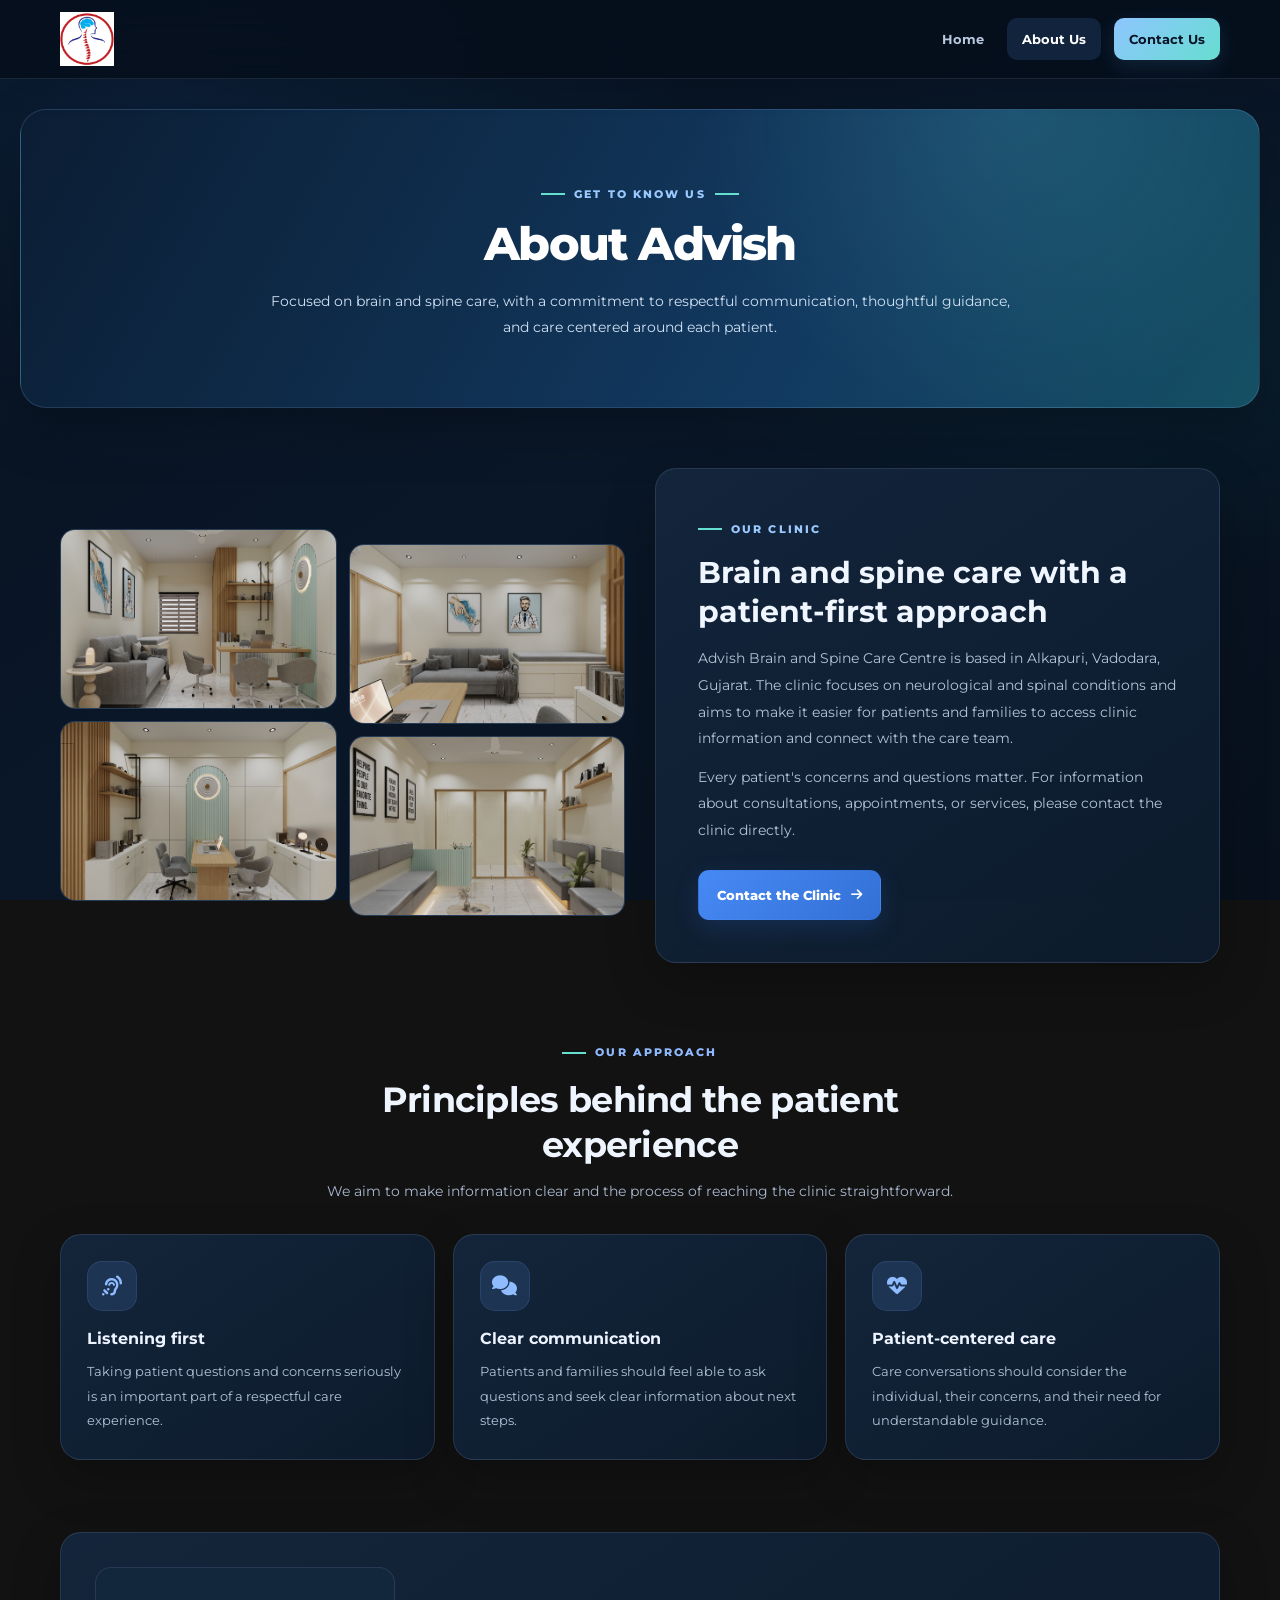
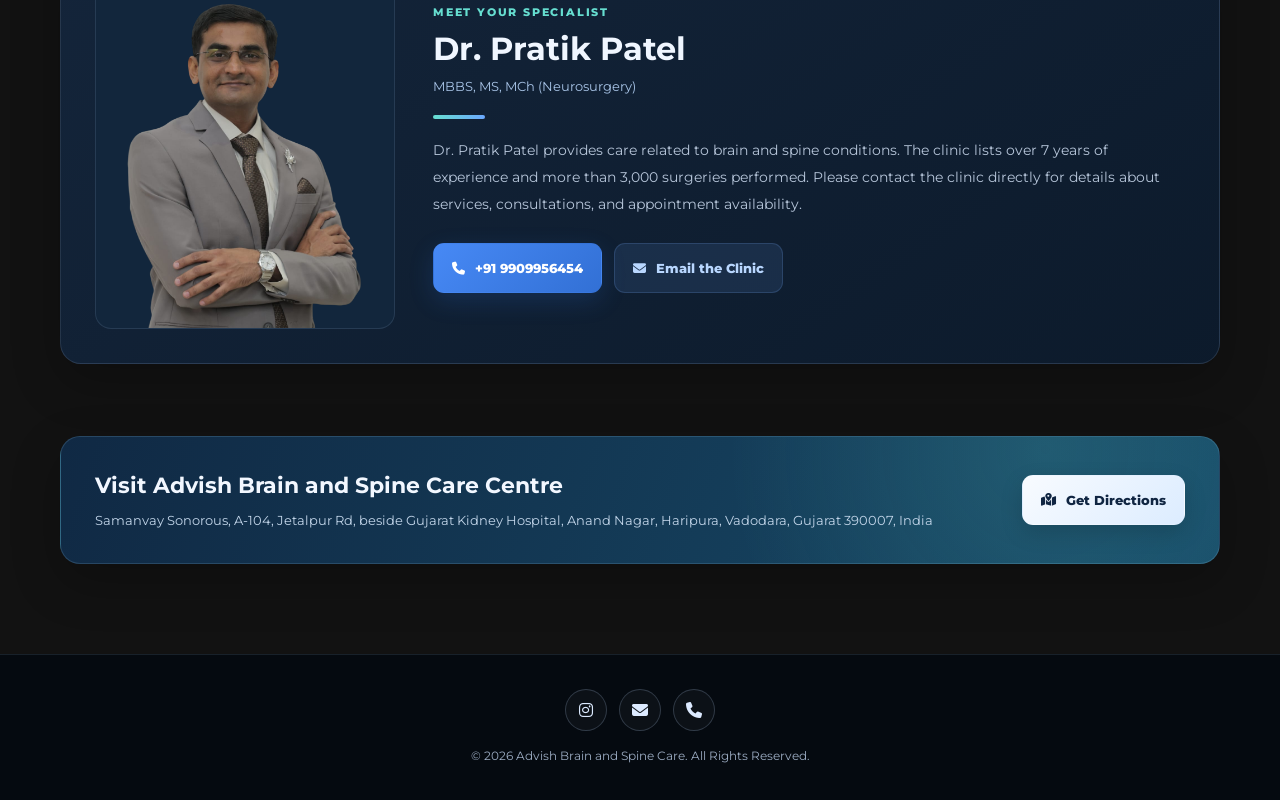
==== about.html @ a3ae3221 "style.css updated name to style1.css to prevent overlapping from the older file" ====
<!DOCTYPE html>
<html lang="en">
<head>
<meta charset="UTF-8">
<meta name="viewport" content="width=device-width, initial-scale=1.0">
<link rel="stylesheet" href="style1.css">
<link href="https://fonts.googleapis.com/css2?family=Montserrat:wght@400;500;600;700;800&display=swap" rel="stylesheet">
<link rel="stylesheet" href="https://cdnjs.cloudflare.com/ajax/libs/font-awesome/6.5.0/css/all.min.css">
<meta name="description" content="Learn about Advish Brain and Spine Care Centre and Dr. Pratik Patel in Vadodara, Gujarat.">
<title>About Us | Advish Brain and Spine Care</title>
</head>
<body>
<nav class="navbar" aria-label="Main navigation">
    <a class="logo" href="index.html" aria-label="Advish home"><img src="advish_logo.jpg" alt="Advish Brain and Spine Care logo"></a>
    <ul class="nav-links"><li><a href="index.html">Home</a></li><li><a class="active" href="about.html">About Us</a></li><li><a class="nav-cta" href="contact.html">Contact Us</a></li></ul>
</nav>
<main>
<header class="page-hero">
    <span class="eyebrow">Get to know us</span>
    <h1>About Advish</h1>
    <p>Focused on brain and spine care, with a commitment to respectful communication, thoughtful guidance, and care centered around each patient.</p>
</header>

<section class="section">
    <div class="container about-split">
        <div class="image-grid" aria-label="Photographs of the clinic">
            <div class="img-box"><img src="1.jpeg" alt="Clinic waiting area" loading="lazy"></div>
            <div class="img-box"><img src="2.jpeg" alt="Clinic consultation area" loading="lazy"></div>
            <div class="img-box"><img src="3.jpeg" alt="Clinic interior" loading="lazy"></div>
            <div class="img-box"><img src="4.jpeg" alt="Clinic hallway" loading="lazy"></div>
        </div>
        <article class="about-card">
            <span class="eyebrow">Our clinic</span>
            <h2>Brain and spine care with a patient-first approach</h2>
            <p>Advish Brain and Spine Care Centre is based in Alkapuri, Vadodara, Gujarat. The clinic focuses on neurological and spinal conditions and aims to make it easier for patients and families to access clinic information and connect with the care team.</p>
            <p style="margin-top:12px">Every patient's concerns and questions matter. For information about consultations, appointments, or services, please contact the clinic directly.</p>
            <div class="contact-actions"><a class="button button-blue" href="contact.html">Contact the Clinic <i class="fa-solid fa-arrow-right" aria-hidden="true"></i></a></div>
        </article>
    </div>
</section>

<section class="section">
    <div class="container">
        <div class="section-heading">
            <span class="eyebrow">Our approach</span>
            <h2>Principles behind the patient experience</h2>
            <p>We aim to make information clear and the process of reaching the clinic straightforward.</p>
        </div>
        <div class="value-grid">
            <article class="value-card"><div class="degree-icon"><i class="fa-solid fa-ear-listen" aria-hidden="true"></i></div><h3>Listening first</h3><p>Taking patient questions and concerns seriously is an important part of a respectful care experience.</p></article>
            <article class="value-card"><div class="degree-icon"><i class="fa-solid fa-comments" aria-hidden="true"></i></div><h3>Clear communication</h3><p>Patients and families should feel able to ask questions and seek clear information about next steps.</p></article>
            <article class="value-card"><div class="degree-icon"><i class="fa-solid fa-heart-pulse" aria-hidden="true"></i></div><h3>Patient-centered care</h3><p>Care conversations should consider the individual, their concerns, and their need for understandable guidance.</p></article>
        </div>
    </div>
</section>

<section class="section">
    <div class="container doctor-card">
        <div class="doctor-photo"><img src="Pratik2.png" alt="Dr. Pratik Patel" loading="lazy"></div>
        <div class="doctor-info">
            <p class="doctor-tag">Meet your specialist</p>
            <h2>Dr. Pratik Patel</h2>
            <p class="doctor-degrees">MBBS, MS, MCh (Neurosurgery)</p>
            <div class="accent-line"></div>
            <p class="doctor-desc">Dr. Pratik Patel provides care related to brain and spine conditions. The clinic lists over 7 years of experience and more than 3,000 surgeries performed. Please contact the clinic directly for details about services, consultations, and appointment availability.</p>
            <div class="contact-actions"><a class="button button-blue" href="tel:+919909956454"><i class="fa-solid fa-phone" aria-hidden="true"></i> +91 9909956454</a><a class="button button-soft" href="mailto:pratikpatel6590@gmail.com"><i class="fa-solid fa-envelope" aria-hidden="true"></i> Email the Clinic</a></div>
        </div>
    </div>
</section>

<section class="section">
    <div class="container clinic-banner">
        <div><h2>Visit Advish Brain and Spine Care Centre</h2><p>Samanvay Sonorous, A-104, Jetalpur Rd, beside Gujarat Kidney Hospital, Anand Nagar, Haripura, Vadodara, Gujarat 390007, India</p></div>
        <a class="button button-light" href="https://www.google.com/maps/place/Advish+Brain+and+Spine+Care/@22.3073517,73.1742334,17z/data=!3m1!4b1!4m6!3m5!1s0x395fc9a1169d68fb:0xdb50adbf54fb9472!8m2!3d22.3073468!4d73.1768083!16s%2Fg%2F11z3lkvvtp?entry=ttu&g_ep=EgoyMDI2MTAxMy4wIKXMDSoASAFQAw%3D%3D" target="_blank" rel="noopener noreferrer"><i class="fa-solid fa-map-location-dot" aria-hidden="true"></i> Get Directions</a>
    </div>
</section>
</main>
<footer class="site-footer">
    <div class="footer-inner">
        <div class="social-icons">
            <a href="https://www.instagram.com/advishbrainandspinecare0/" target="_blank" rel="noopener noreferrer" aria-label="Instagram"><i class="fa-brands fa-instagram" aria-hidden="true"></i></a>
            <a href="mailto:pratikpatel6590@gmail.com" aria-label="Email"><i class="fa-solid fa-envelope" aria-hidden="true"></i></a>
            <a href="tel:+919909956454" aria-label="Call clinic"><i class="fa-solid fa-phone" aria-hidden="true"></i></a>
        </div>
        <p>© 2026 Advish Brain and Spine Care. All Rights Reserved.</p>
    </div>
</footer>
</body>
</html>
---- style1.css ----
/* Advish Brain & Spine Care — premium dark theme */
:root {
  color-scheme: dark;
  --navy: #eaf2ff;
  --blue: #6da8ff;
  --blue-dark: #3f83f4;
  --sky: rgba(91, 143, 222, .14);
  --ink: #edf3ff;
  --muted: #a9b8ce;
  --line: rgba(166, 194, 231, .16);
  --surface: rgba(18, 34, 55, .82);
  --page: #07111f;
  --teal: #66ded0;
  --shadow: 0 18px 50px rgba(0, 0, 0, .24);
}
* { margin: 0; padding: 0; box-sizing: border-box; }
html { scroll-behavior: smooth; scroll-padding-top: 90px; }
body {
  font-family: 'Montserrat', Arial, Helvetica, sans-serif;
  background:
    radial-gradient(ellipse at 12% 8%, rgba(29, 87, 151, .19), transparent 34%),
    radial-gradient(ellipse at 90% 38%, rgba(16, 116, 130, .10), transparent 30%),
    linear-gradient(145deg, #07111f 0%, #0a1728 48%, #07101c 100%);
  background-attachment: fixed;
  color: var(--ink);
  line-height: 1.7;
  min-height: 100vh;
}
img { max-width: 100%; }
a { color: inherit; }
.container { width: min(1160px, calc(100% - 40px)); margin-inline: auto; }
.navbar {
  position: sticky; top: 0; z-index: 20;
  display: flex; justify-content: space-between; align-items: center;
  gap: 24px; padding: 12px max(24px, calc((100vw - 1160px) / 2));
  background: rgba(5, 14, 26, .82); backdrop-filter: blur(18px);
  border-bottom: 1px solid rgba(166, 194, 231, .13);
  box-shadow: 0 8px 30px rgba(0, 0, 0, .12);
}
.logo { width: 54px; height: 54px; display: flex; align-items: center; justify-content: center; flex-shrink: 0; }
.logo img { width: 100%; height: 100%; object-fit: contain; }
.nav-links { display: flex; align-items: center; gap: 8px; list-style: none; }
.nav-links a {
  display: inline-flex; align-items: center; padding: 10px 15px;
  border-radius: 10px; text-decoration: none; color: #b9c8dd;
  font-size: 13px; font-weight: 700; transition: .22s ease;
}
.nav-links a:hover, .nav-links a.active { color: #fff; background: rgba(92, 151, 245, .15); }
.nav-links .nav-cta {
  color: #061426; background: linear-gradient(135deg, #8ec5ff, #66ded0);
  margin-left: 5px; box-shadow: 0 6px 20px rgba(80, 160, 225, .16);
}
.nav-links .nav-cta:hover { color: #061426; filter: brightness(1.06); transform: translateY(-1px); }
.hero {
  position: relative; isolation: isolate; overflow: hidden; margin: 30px auto 24px;
  width: min(1240px, calc(100% - 40px)); min-height: 360px;
  display: flex; align-items: center; justify-content: space-between; gap: 30px;
  padding: clamp(30px, 6vw, 76px); border-radius: 28px;
  color: white;
  background:
    radial-gradient(circle at 82% 12%, rgba(102, 222, 208, .18), transparent 28%),
    radial-gradient(circle at 65% 100%, rgba(91, 145, 255, .20), transparent 38%),
    linear-gradient(120deg, #0b1d33 0%, #12345a 52%, #164a67 100%);
  border: 1px solid rgba(169, 207, 255, .18);
  box-shadow: 0 24px 70px rgba(0, 0, 0, .25);
}
.hero::before, .hero::after {
  content: ""; position: absolute; z-index: -1; border: 1px solid rgba(210, 232, 255, .13);
  border-radius: 50%; pointer-events: none;
}
.hero::before { width: 450px; height: 450px; right: -100px; top: -190px; }
.hero::after { width: 320px; height: 320px; right: -35px; top: -125px; }
.hero-copy { position: relative; z-index: 1; max-width: 700px; }
.eyebrow {
  display: inline-flex; align-items: center; gap: 9px;
  color: #9bc9ff; font-size: 11px; font-weight: 800; letter-spacing: 2.1px;
  text-transform: uppercase; margin-bottom: 15px;
}
.eyebrow::before { content: ""; width: 24px; height: 2px; background: var(--teal); }
.hero h1, .page-hero h1 {
  font-family: 'Montserrat', Arial, sans-serif; font-size: clamp(32px, 5vw, 55px);
  letter-spacing: -1.8px; line-height: 1.12; margin-bottom: 18px; font-weight: 800;
}
.hero p { max-width: 610px; color: #d3e2f5; font-size: 15px; line-height: 1.9; }
.hero-logo {
  position: relative; z-index: 1; flex: 0 0 155px; width: 155px; height: 155px;
  display: flex; align-items: center; justify-content: center; padding: 16px;
  background: rgba(255, 255, 255, .96); border: 1px solid rgba(255,255,255,.6);
  border-radius: 28px; box-shadow: 0 18px 48px rgba(0, 0, 0, .24);
}
.hero-logo img { width: 100%; height: 100%; object-fit: contain; }
.hero-actions, .contact-actions { display: flex; flex-wrap: wrap; gap: 12px; margin-top: 26px; }
.button {
  display: inline-flex; align-items: center; justify-content: center; gap: 10px;
  padding: 13px 18px; border: 1px solid transparent; border-radius: 11px; text-decoration: none;
  font-size: 13px; font-weight: 800; transition: transform .2s, background .2s, box-shadow .2s, border-color .2s;
  cursor: pointer;
}
.button:hover { transform: translateY(-2px); }
.button-light { background: linear-gradient(135deg, #f8fbff, #dcecff); color: #102542; box-shadow: 0 8px 22px rgba(0,0,0,.15); }
.button-light:hover { background: #fff; box-shadow: 0 10px 28px rgba(0,0,0,.2); }
.button-outline { color: white; border-color: rgba(220, 236, 255, .35); background: rgba(255,255,255,.06); }
.button-outline:hover { background: rgba(255,255,255,.12); border-color: rgba(220,236,255,.6); }
.button-blue { background: linear-gradient(135deg, #4789f5, #3270d5); color: white; box-shadow: 0 8px 24px rgba(47,111,209,.2); }
.button-blue:hover { background: linear-gradient(135deg, #5a9aff, #3979e3); }
.button-soft { background: rgba(105, 157, 239, .13); color: #b9d7ff; border-color: rgba(117, 168, 244, .19); }
.button-soft:hover { background: rgba(105, 157, 239, .21); }
.section { padding: 36px 0; }
.section-heading { max-width: 720px; margin: 0 auto 30px; text-align: center; }
.section-heading .eyebrow { color: #8fbaff; justify-content: center; }
.section-heading h2 {
  font-family: 'Montserrat', Arial, sans-serif; font-size: clamp(25px, 3vw, 35px);
  letter-spacing: -.7px; line-height: 1.3; margin-bottom: 12px; color: #eff5ff;
}
.section-heading p { color: var(--muted); font-size: 14px; }
.doctor-card, .panel, .about-card, .contact-panel, .value-card, .degree-card {
  background: linear-gradient(145deg, rgba(20, 38, 61, .94), rgba(12, 27, 45, .94));
  border: 1px solid var(--line); border-radius: 21px; box-shadow: var(--shadow);
}
.doctor-card {
  display: grid; grid-template-columns: 300px 1fr; gap: 38px;
  padding: 34px; align-items: center;
}
.doctor-photo { min-height: 360px; overflow: hidden; border-radius: 16px; background: #12263c; border: 1px solid rgba(180, 208, 242, .12); }
.doctor-photo img { display: block; width: 100%; height: 360px; object-fit: cover; object-position: center top; }
.doctor-tag { color: var(--teal); font-size: 11px; font-weight: 800; letter-spacing: 1.8px; text-transform: uppercase; margin-bottom: 8px; }
.doctor-info h2 { font-family: 'Montserrat', Arial, sans-serif; color: #f0f6ff; font-size: clamp(25px, 3vw, 32px); line-height: 1.25; margin-bottom: 6px; }
.doctor-degrees { color: #a9c5e8; font-size: 13px; margin-bottom: 18px; }
.accent-line { width: 52px; height: 4px; border-radius: 5px; background: linear-gradient(90deg, var(--teal), #6ba8ff); margin-bottom: 18px; }
.doctor-desc { color: #b6c5d9; line-height: 1.9; font-size: 14px; }
.highlight-grid { display: grid; grid-template-columns: repeat(3, minmax(0,1fr)); gap: 12px; margin-top: 22px; }
.highlight-item {
  display: flex; align-items: flex-start; gap: 10px; padding: 14px;
  background: rgba(79, 130, 205, .11); border: 1px solid rgba(124, 170, 234, .12);
  border-radius: 12px; color: #c6dcfb; font-size: 12px; font-weight: 700; line-height: 1.5;
}
.highlight-item i { color: var(--teal); margin-top: 3px; font-size: 15px; }
.degree-grid { display: grid; grid-template-columns: repeat(3, minmax(0,1fr)); gap: 18px; }
.degree-card { padding: 28px 24px; text-align: center; transition: transform .25s, box-shadow .25s, border-color .25s; }
.degree-card:hover, .value-card:hover { transform: translateY(-4px); box-shadow: 0 22px 48px rgba(0,0,0,.28); border-color: rgba(111, 170, 255, .34); }
.degree-icon { width: 50px; height: 50px; display: grid; place-items: center; border-radius: 15px; margin: 0 auto 14px; background: rgba(99, 157, 246, .14); border: 1px solid rgba(99, 157, 246, .15); color: #8ebcff; font-size: 20px; }
.degree-card h3 { color: #edf4ff; font-size: 16px; margin-bottom: 6px; }
.degree-card p { color: var(--muted); font-size: 12px; }
.about-split { display: grid; grid-template-columns: 1fr 1fr; gap: 30px; align-items: center; }
.image-grid { display: grid; grid-template-columns: repeat(2,1fr); gap: 12px; }
.img-box { height: 180px; overflow: hidden; border-radius: 15px; background: #142941; border: 1px solid rgba(166, 194, 231, .12); }
.img-box:nth-child(even) { transform: translateY(15px); }
.img-box img { display: block; width: 100%; height: 100%; object-fit: cover; transition: transform .4s, filter .4s; }
.img-box:hover img { transform: scale(1.055); filter: saturate(1.08); }
.about-card { padding: clamp(24px, 4vw, 42px); }
.about-card h2 { color: #f0f6ff; font-family: 'Montserrat', Arial, sans-serif; font-size: clamp(25px, 3vw, 30px); line-height: 1.3; margin-bottom: 14px; }
.about-card p { color: #b4c3d7; line-height: 1.9; font-size: 14px; }
.contact-list { display: grid; gap: 15px; list-style: none; margin-top: 22px; }
.contact-list li { display: flex; align-items: flex-start; gap: 12px; color: #b9c8dc; line-height: 1.7; overflow-wrap: anywhere; }
.contact-list i { width: 20px; margin-top: 4px; text-align: center; color: var(--teal); }
.contact-list a { color: #9bc4ff; text-decoration: none; }
.contact-list a:hover { text-decoration: underline; }
.clinic-banner {
  display: flex; align-items: center; justify-content: space-between; gap: 24px;
  padding: 30px 34px; border-radius: 20px; color: white;
  background:
    radial-gradient(circle at 85% 10%, rgba(102, 222, 208, .14), transparent 32%),
    linear-gradient(110deg, #102944, #174b68);
  border: 1px solid rgba(146, 198, 231, .18); box-shadow: var(--shadow);
}
.clinic-banner h2 { font-family: 'Montserrat', Arial, sans-serif; font-size: 22px; margin-bottom: 5px; color: #f2f7ff; }
.clinic-banner p { color: #c2d5e9; font-size: 13px; line-height: 1.8; }
.page-hero {
  margin: 30px auto 24px; width: min(1240px, calc(100% - 40px));
  padding: clamp(38px, 6vw, 66px); border-radius: 26px;
  background:
    radial-gradient(circle at 80% 0%, rgba(102, 222, 208, .15), transparent 30%),
    linear-gradient(120deg, #0b1d33, #123a61 65%, #155064);
  color: white; text-align: center; border: 1px solid rgba(169, 207, 255, .16);
  box-shadow: 0 20px 55px rgba(0,0,0,.22);
}
.page-hero .eyebrow { justify-content: center; }
.page-hero .eyebrow::after { content: ""; width: 24px; height: 2px; background: var(--teal); }
.page-hero h1 { font-size: clamp(32px, 4.5vw, 46px); }
.page-hero p { max-width: 760px; margin: 0 auto; color: #d1e1f5; line-height: 1.9; font-size: 14px; }
.contact-layout { display: grid; grid-template-columns: 1.1fr .9fr; gap: 22px; align-items: stretch; }
.contact-panel { padding: clamp(23px, 3vw, 34px); }
.contact-panel h2 { color: #f0f6ff; font-family: 'Montserrat', Arial, sans-serif; font-size: 22px; margin-bottom: 8px; }
.panel-intro { color: var(--muted); line-height: 1.8; font-size: 13px; margin-bottom: 18px; }
.contact-card { display: flex; gap: 15px; padding: 17px 0; border-bottom: 1px solid var(--line); }
.contact-card:last-of-type { border-bottom: 0; }
.contact-icon { flex: 0 0 46px; width: 46px; height: 46px; display: grid; place-items: center; border-radius: 13px; background: rgba(99, 157, 246, .13); color: var(--teal); font-size: 17px; border: 1px solid rgba(99, 157, 246, .13); }
.contact-card h3 { font-size: 13px; color: #eaf2ff; margin-bottom: 4px; }
.contact-card p, .contact-card address { font-size: 13px; font-style: normal; color: #afc0d6; line-height: 1.8; overflow-wrap: anywhere; }
.contact-card a { color: #9dc6ff; text-decoration: none; }
.contact-card a:hover { color: white; text-decoration: underline; }
.contact-note { margin-top: 22px; padding: 14px; background: rgba(99, 157, 246, .09); border: 1px solid rgba(99, 157, 246, .12); border-radius: 11px; color: #afc0d6; font-size: 12px; line-height: 1.75; }
.value-grid { display: grid; grid-template-columns: repeat(3, minmax(0,1fr)); gap: 18px; }
.value-card { padding: 26px; transition: transform .25s, box-shadow .25s, border-color .25s; }
.value-card h3 { color: #edf4ff; margin: 14px 0 7px; font-size: 16px; }
.value-card p { color: #b2c2d7; font-size: 13px; line-height: 1.9; }
.value-card .degree-icon { margin: 0; }
.site-footer { margin-top: 54px; padding: 34px 20px; background: rgba(3, 9, 17, .82); border-top: 1px solid rgba(166, 194, 231, .12); color: white; text-align: center; }
.footer-inner { width: min(1160px,100%); margin: 0 auto; }
.social-icons { display: flex; justify-content: center; gap: 12px; margin-bottom: 15px; }
.social-icons a { width: 42px; height: 42px; display: grid; place-items: center; border: 1px solid rgba(177, 204, 239, .22); border-radius: 50%; color: #dceaff; text-decoration: none; transition: .22s; background: rgba(255,255,255,.03); }
.social-icons a:hover { color: #061426; background: var(--teal); border-color: var(--teal); transform: translateY(-3px); }
.site-footer p { color: #9cacc2; font-size: 12px; }
a:focus-visible { outline: 2px solid var(--teal); outline-offset: 4px; }
::selection { background: rgba(102, 222, 208, .3); color: white; }
@media (prefers-reduced-motion: reduce) {
  *, *::before, *::after { scroll-behavior: auto !important; transition-duration: .01ms !important; animation-duration: .01ms !important; }
}
@media (max-width: 850px) {
  .hero { min-height: auto; }
  .hero-logo { flex-basis: 115px; width: 115px; height: 115px; }
  .doctor-card { grid-template-columns: 230px 1fr; gap: 24px; padding: 24px; }
  .doctor-photo, .doctor-photo img { height: 320px; min-height: 320px; }
  .highlight-grid { grid-template-columns: 1fr; }
  .about-split { gap: 22px; }
  .contact-layout { grid-template-columns: 1fr; }
}
@media (max-width: 620px) {
  .container { width: calc(100% - 28px); }
  .navbar { padding: 9px 14px; gap: 8px; }
  .logo { width: 43px; height: 43px; }
  .nav-links { gap: 2px; }
  .nav-links a { padding: 9px 8px; font-size: 11px; }
  .nav-links .nav-cta { margin-left: 0; }
  .hero, .page-hero { width: calc(100% - 24px); margin: 14px auto; border-radius: 19px; }
  .hero { padding: 30px 23px; }
  .hero-logo { display: none; }
  .hero h1 { font-size: 34px; letter-spacing: -1px; }
  .hero p { font-size: 14px; }
  .hero-actions { flex-direction: column; align-items: stretch; }
  .button { width: 100%; }
  .section { padding: 25px 0; }
  .doctor-card { grid-template-columns: 1fr; gap: 22px; padding: 18px; }
  .doctor-photo { min-height: 0; }
  .doctor-photo img { height: 300px; object-fit: contain; }
  .degree-grid, .value-grid { grid-template-columns: 1fr; }
  .about-split { grid-template-columns: 1fr; }
  .img-box { height: 135px; }
  .about-card { padding: 23px; }
  .about-card h2 { font-size: 25px; }
  .clinic-banner { flex-direction: column; align-items: flex-start; padding: 24px; }
  .page-hero { padding: 36px 22px; }
  .contact-panel { padding: 22px 18px; }
  .contact-card { gap: 12px; }
}


/* --- Home page: creative transparent doctor portrait treatment --- */
/* This selector targets the doctor card directly below the hero on index.html only. */
.hero + .section .doctor-card {
  grid-template-columns: minmax(260px, 330px) minmax(0, 1fr);
  gap: clamp(26px, 4vw, 46px);
  padding: clamp(22px, 3.5vw, 38px);
  background:
    radial-gradient(ellipse at 5% 50%, rgba(56, 126, 218, .12), transparent 42%),
    linear-gradient(145deg, rgba(19, 38, 62, .96), rgba(8, 23, 40, .97));
  border-color: rgba(124, 181, 255, .22);
}
.hero + .section .doctor-photo {
  position: relative;
  isolation: isolate;
  display: flex;
  align-items: flex-end;
  justify-content: center;
  min-height: 390px;
  overflow: hidden;
  border-radius: 18px;
  background:
    radial-gradient(ellipse at 50% 45%, rgba(73, 154, 255, .27) 0%, rgba(40, 105, 180, .12) 35%, transparent 68%),
    linear-gradient(155deg, rgba(18, 48, 78, .92), rgba(8, 22, 38, .72));
  border: 1px solid rgba(140, 194, 255, .20);
  box-shadow: inset 0 0 45px rgba(73, 154, 255, .08), 0 16px 38px rgba(0, 0, 0, .18);
}
.hero + .section .doctor-photo::before {
  content: "";
  position: absolute;
  z-index: -1;
  width: 78%;
  aspect-ratio: 1;
  left: 11%;
  top: 9%;
  border-radius: 50%;
  border: 1px solid rgba(133, 193, 255, .23);
  box-shadow:
    0 0 0 17px rgba(107, 171, 255, .035),
    0 0 0 36px rgba(107, 171, 255, .025),
    0 0 65px rgba(62, 142, 240, .16);
}
.hero + .section .doctor-photo::after {
  content: "";
  position: absolute;
  z-index: -1;
  left: 12%;
  right: 12%;
  bottom: 0;
  height: 3px;
  border-radius: 50%;
  background: linear-gradient(90deg, transparent, #67dcd0, #6da8ff, transparent);
  box-shadow: 0 0 22px rgba(102, 222, 208, .35);
}
.hero + .section .doctor-photo img {
  position: relative;
  z-index: 1;
  display: block;
  width: 100%;
  height: 390px;
  min-height: 0;
  object-fit: contain;
  object-position: center bottom;
  padding: 8px 7px 0;
  filter: drop-shadow(0 10px 16px rgba(0, 0, 0, .24));
  transition: transform .35s ease, filter .35s ease;
}
.hero + .section .doctor-photo:hover img {
  transform: translateY(-4px) scale(1.015);
  filter: drop-shadow(0 13px 20px rgba(0, 0, 0, .30));
}
.hero + .section .doctor-info {
  position: relative;
}
.hero + .section .doctor-info::before {
  content: "ADVISH  •  BRAIN & SPINE CARE";
  display: inline-block;
  margin-bottom: 18px;
  padding: 6px 10px;
  border: 1px solid rgba(102, 222, 208, .22);
  border-radius: 999px;
  background: rgba(102, 222, 208, .07);
  color: #80e5d9;
  font-size: 9px;
  font-weight: 800;
  letter-spacing: 1.5px;
}
.hero + .section .doctor-tag { margin-bottom: 7px; }
.hero + .section .doctor-info h2 {
  font-size: clamp(28px, 3.3vw, 37px);
  letter-spacing: -1px;
}
.hero + .section .highlight-item {
  min-height: 72px;
  align-items: center;
  background: linear-gradient(145deg, rgba(78, 134, 211, .13), rgba(24, 54, 83, .36));
  border-color: rgba(133, 182, 245, .16);
}
.hero + .section .highlight-item i {
  font-size: 17px;
  filter: drop-shadow(0 0 7px rgba(102, 222, 208, .18));
}
@media (max-width: 850px) {
  .hero + .section .doctor-card { grid-template-columns: 230px minmax(0, 1fr); }
  .hero + .section .doctor-photo,
  .hero + .section .doctor-photo img { height: 330px; min-height: 330px; }
}
@media (max-width: 620px) {
  .hero + .section .doctor-card { grid-template-columns: 1fr; }
  .hero + .section .doctor-photo { min-height: 320px; }
  .hero + .section .doctor-photo img {
    height: 320px;
    min-height: 320px;
    object-fit: contain;
    padding: 6px 6px 0;
  }
  .hero + .section .doctor-info::before { margin-bottom: 14px; }
}
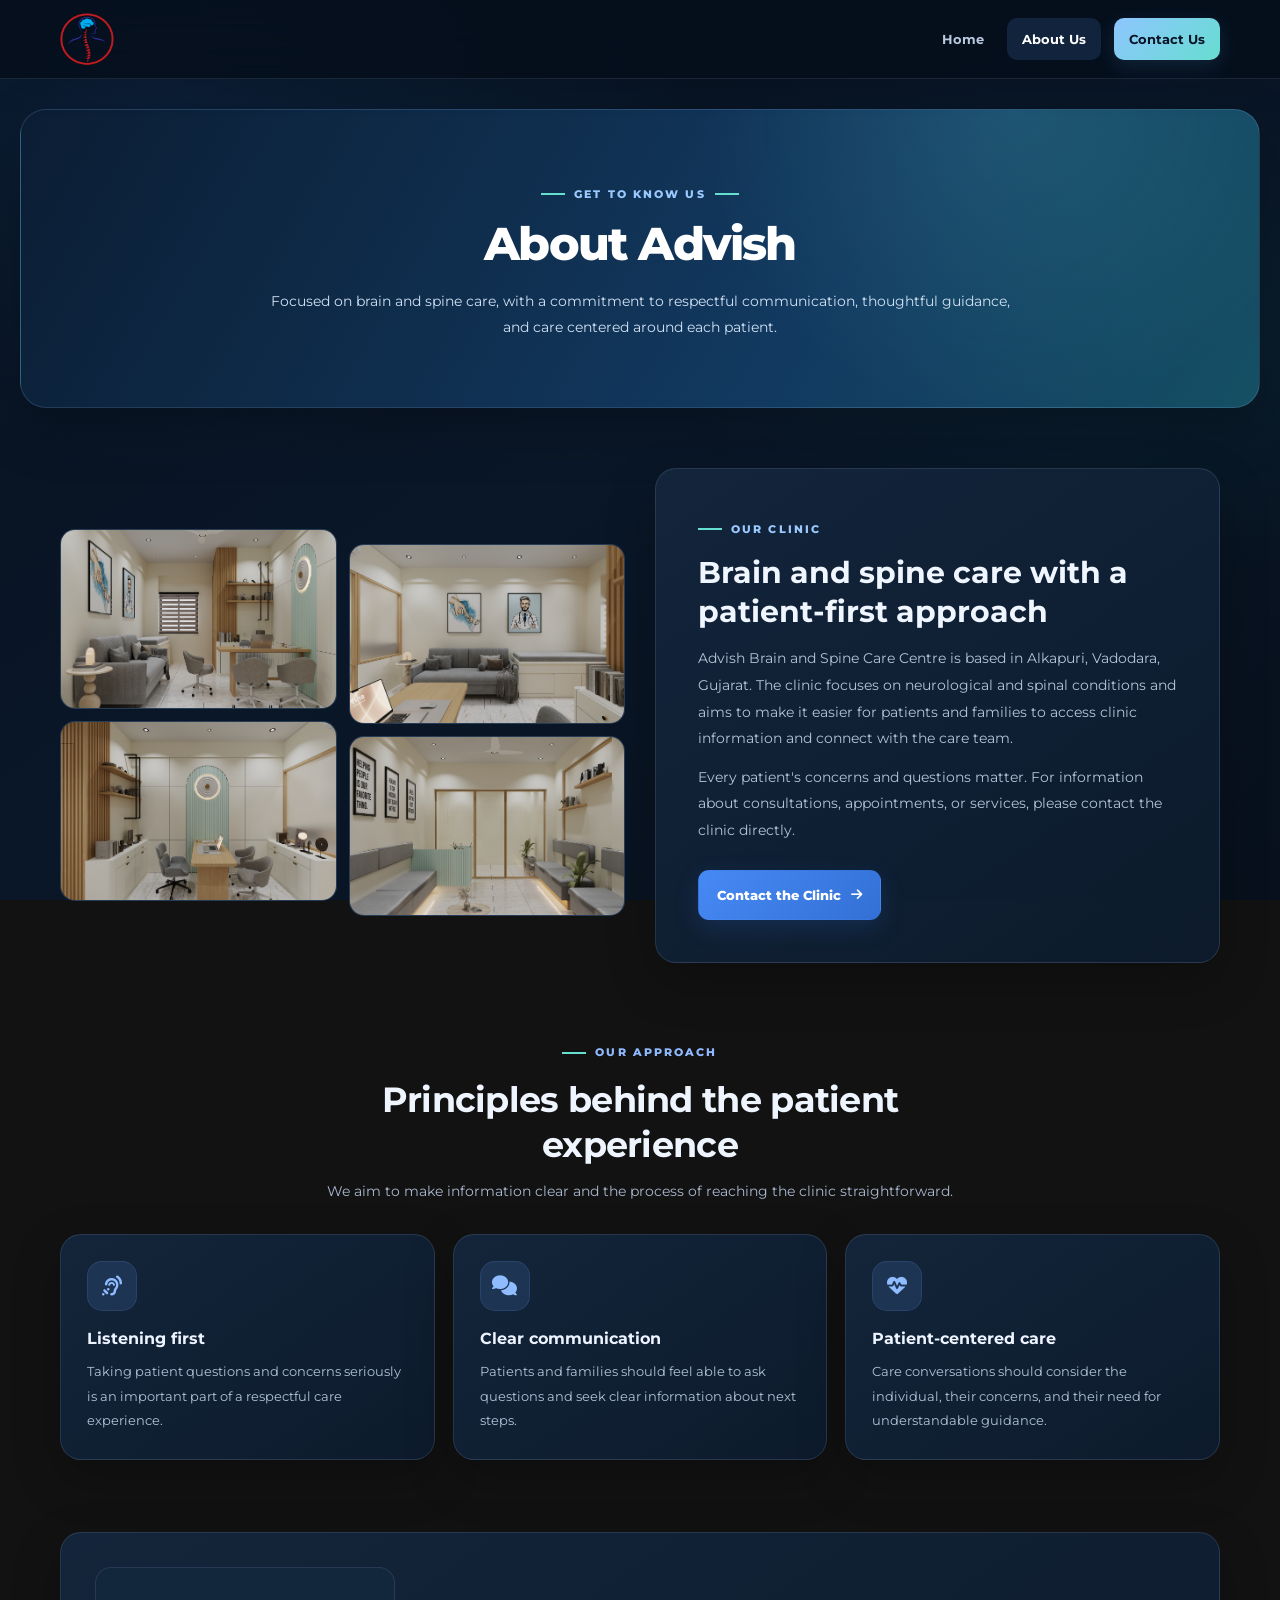
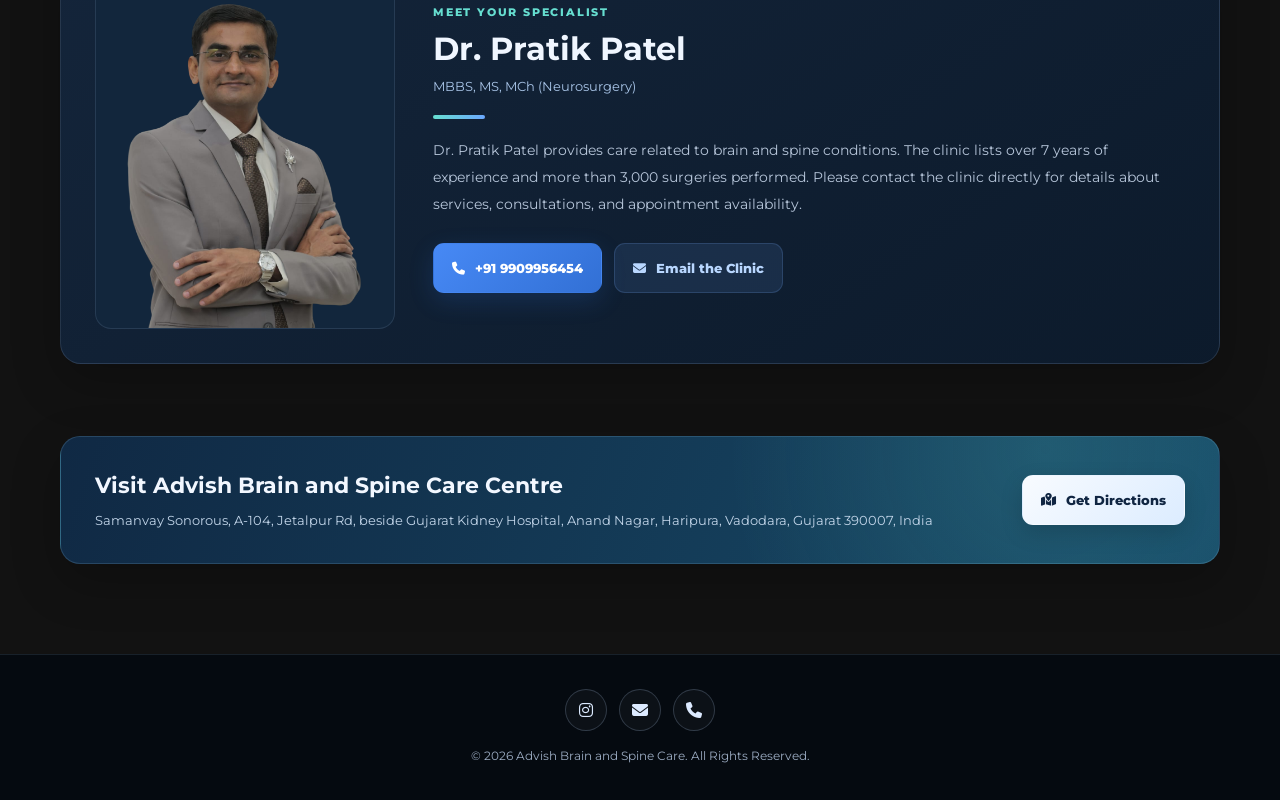
==== commit 2f6caa36: "logo converted to transparent background" ====
--- a/about.html
+++ b/about.html
@@ -11,7 +11,7 @@
 </head>
 <body>
 <nav class="navbar" aria-label="Main navigation">
-    <a class="logo" href="index.html" aria-label="Advish home"><img src="advish_logo.jpg" alt="Advish Brain and Spine Care logo"></a>
+    <a class="logo" href="index.html" aria-label="Advish home"><img src="advish_logo1.png" alt="Advish Brain and Spine Care logo"></a>
     <ul class="nav-links"><li><a href="index.html">Home</a></li><li><a class="active" href="about.html">About Us</a></li><li><a class="nav-cta" href="contact.html">Contact Us</a></li></ul>
 </nav>
 <main>
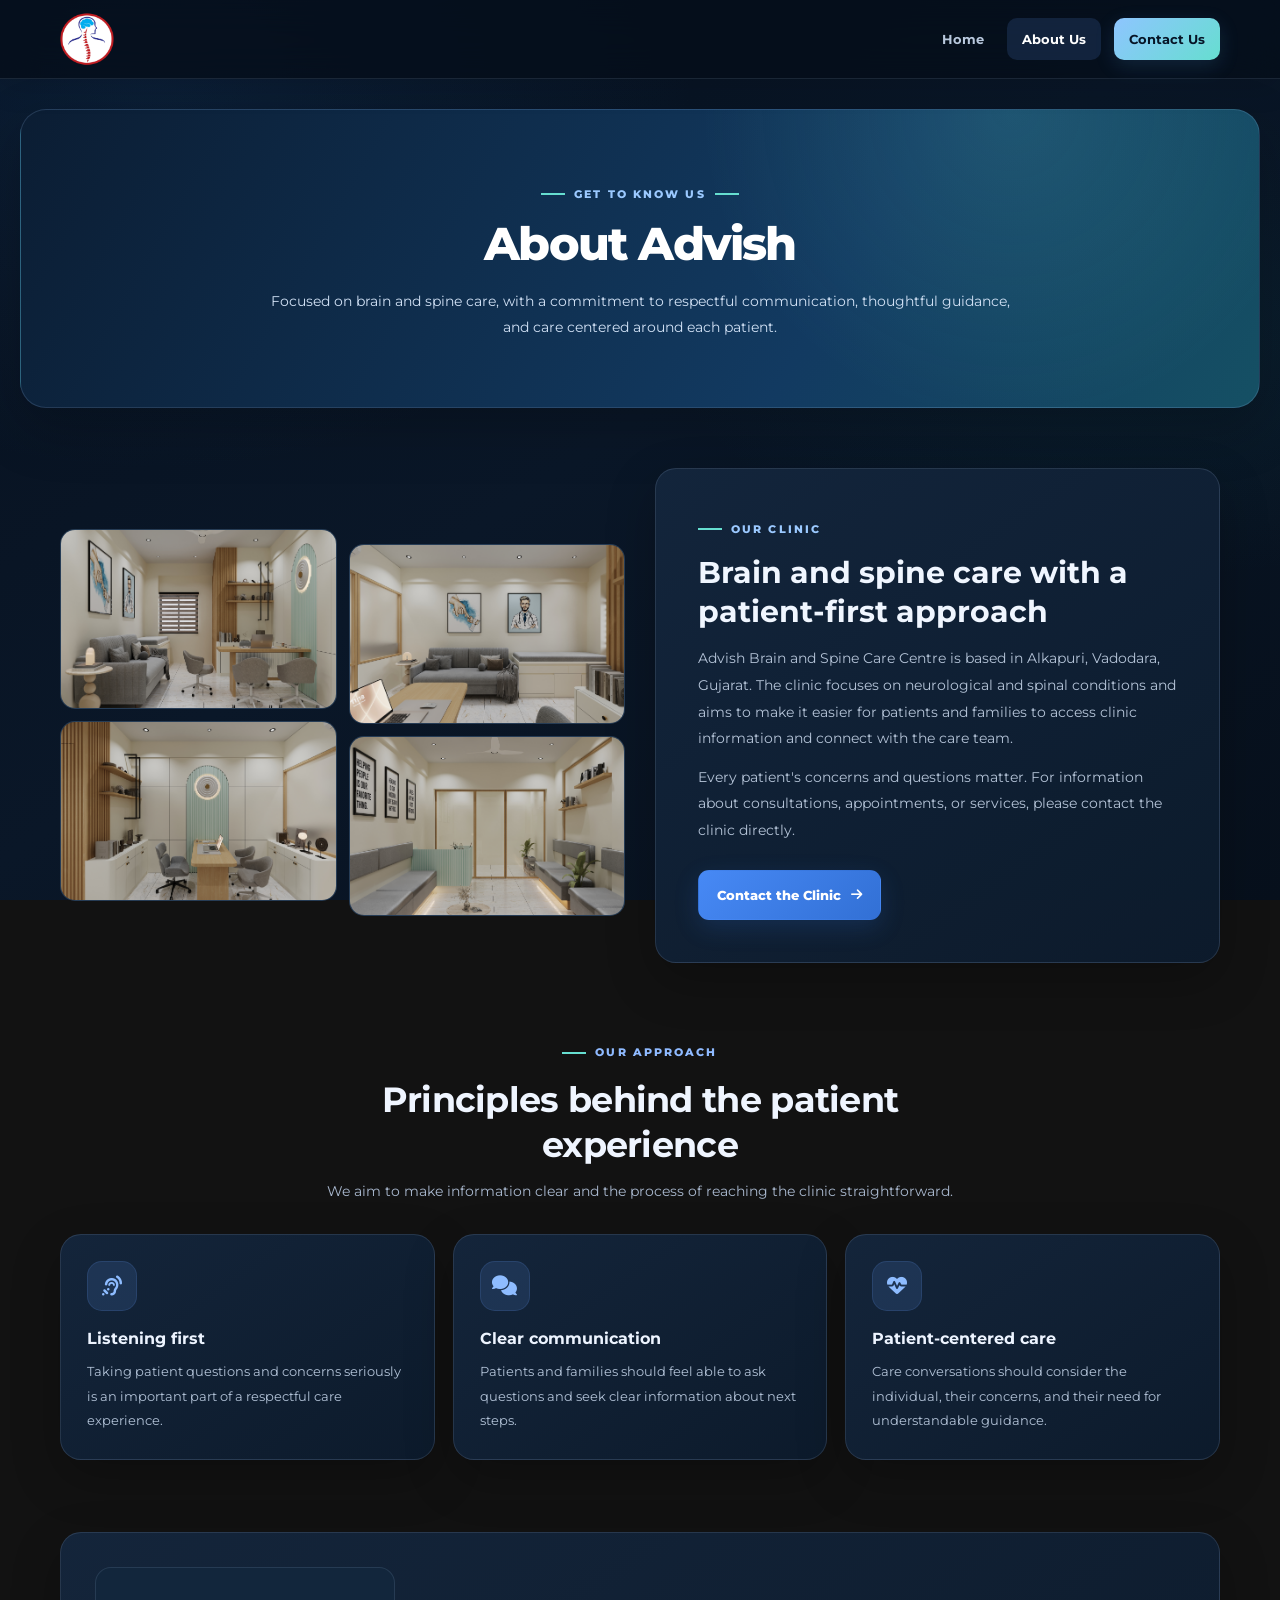
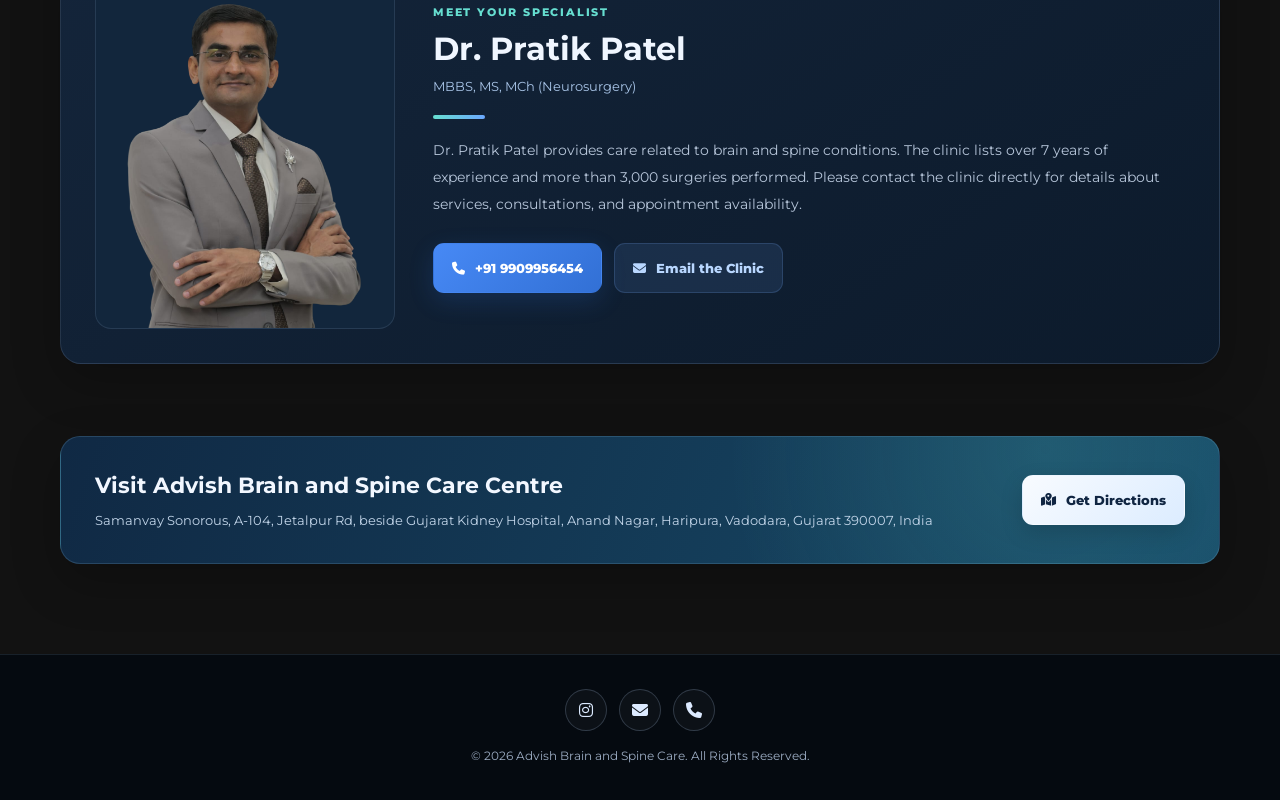
==== commit 2915ddb3: "changes in logo" ====
--- a/about.html
+++ b/about.html
@@ -11,7 +11,7 @@
 </head>
 <body>
 <nav class="navbar" aria-label="Main navigation">
-    <a class="logo" href="index.html" aria-label="Advish home"><img src="advish_logo1.png" alt="Advish Brain and Spine Care logo"></a>
+    <a class="logo" href="index.html" aria-label="Advish home"><img src="advish_logo.png" alt="Advish Brain and Spine Care logo"></a>
     <ul class="nav-links"><li><a href="index.html">Home</a></li><li><a class="active" href="about.html">About Us</a></li><li><a class="nav-cta" href="contact.html">Contact Us</a></li></ul>
 </nav>
 <main>
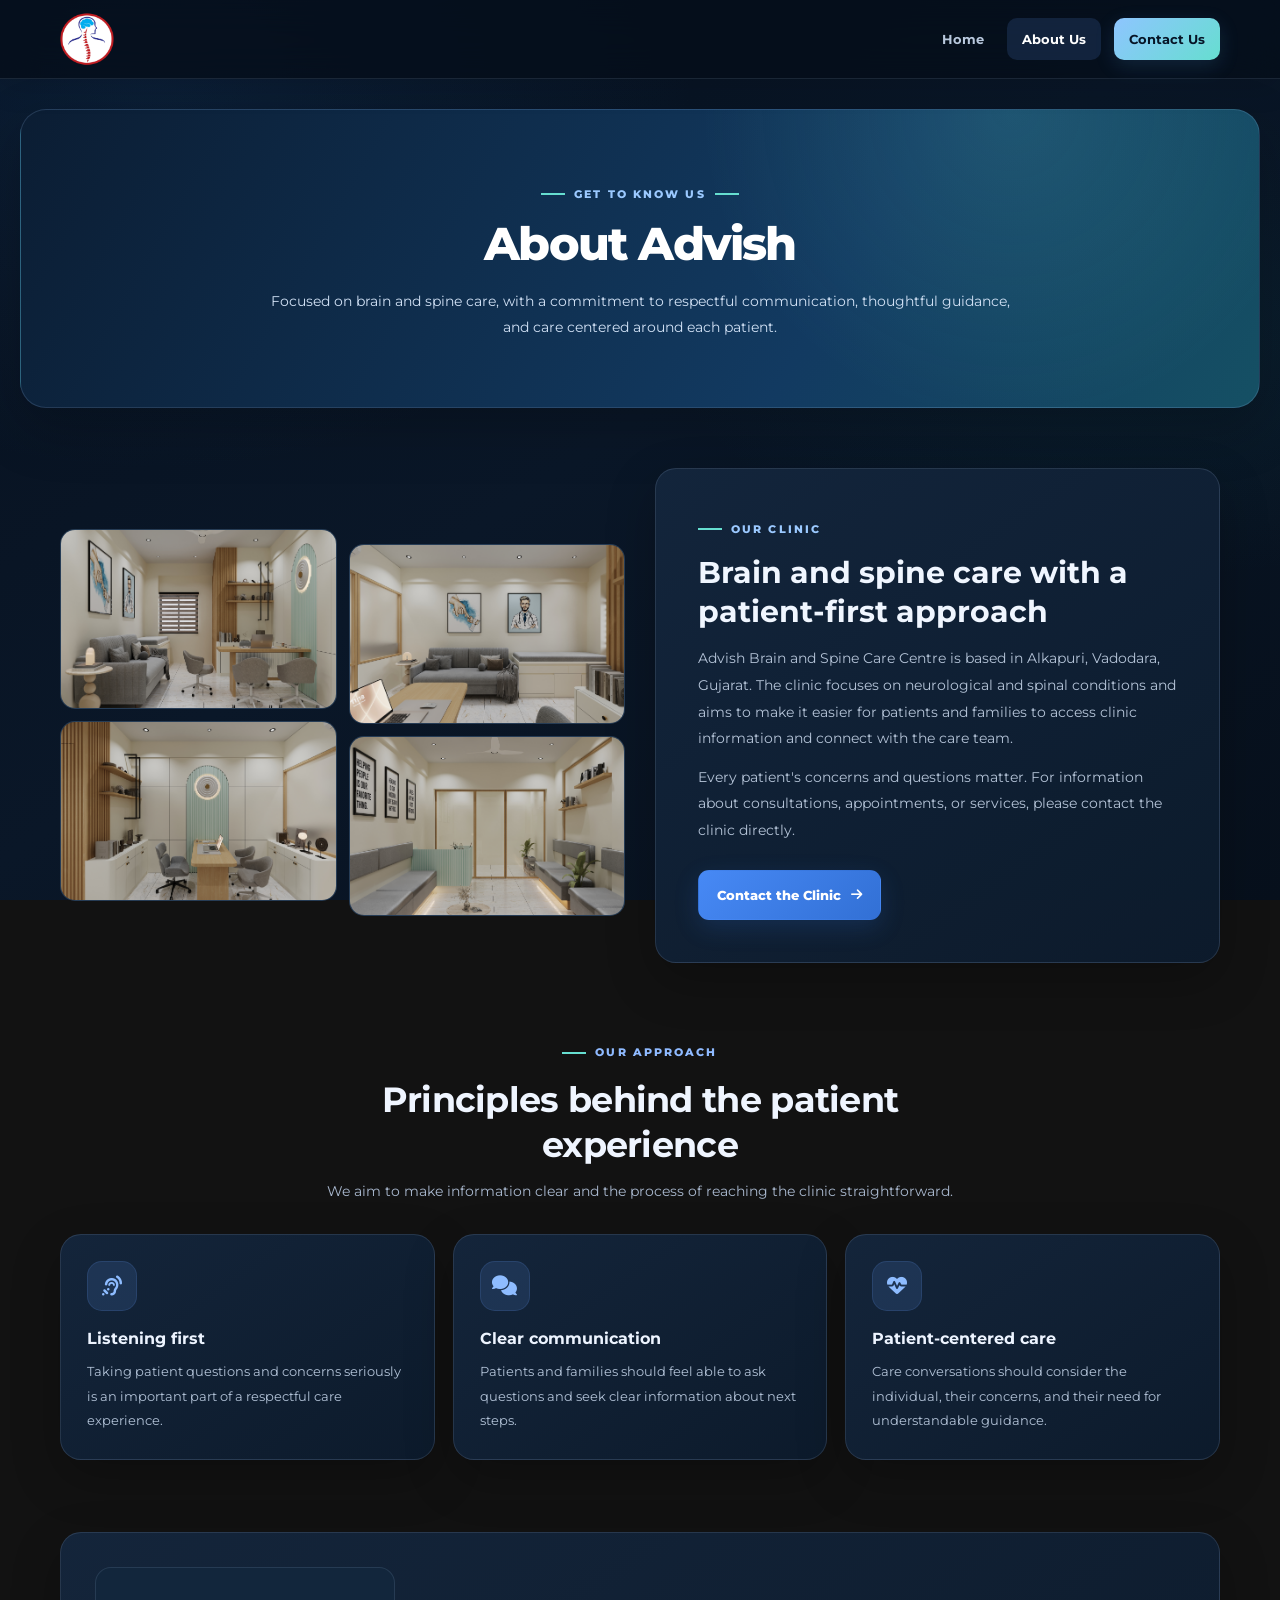
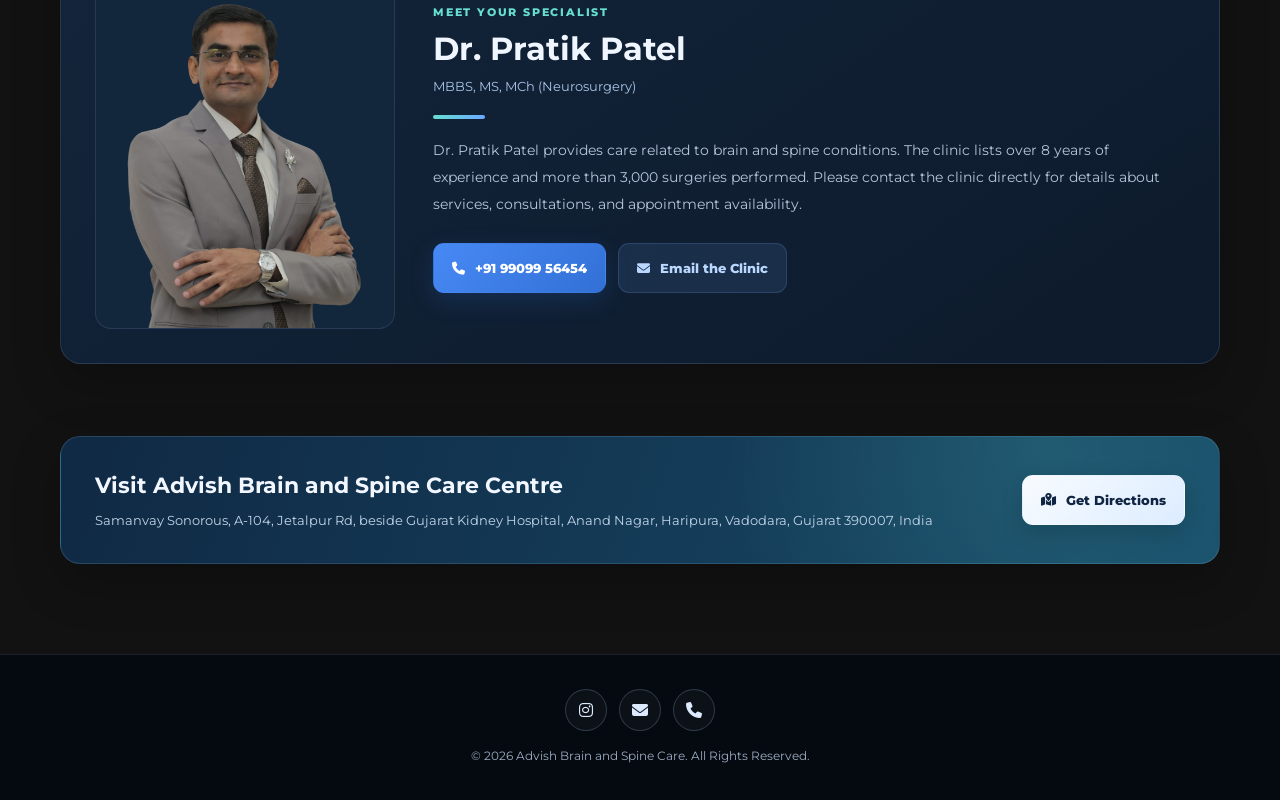
==== commit 344d7752: "experience changed from 7+ to 8+ years everywhere" ====
--- a/about.html
+++ b/about.html
@@ -11,7 +11,7 @@
 </head>
 <body>
 <nav class="navbar" aria-label="Main navigation">
-    <a class="logo" href="index.html" aria-label="Advish home"><img src="advish_logo.png" alt="Advish Brain and Spine Care logo"></a>
+    <a class="logo" href="index.html" aria-label="Advish home"><img src="logo3.png" alt="Advish Brain and Spine Care logo"></a>
     <ul class="nav-links"><li><a href="index.html">Home</a></li><li><a class="active" href="about.html">About Us</a></li><li><a class="nav-cta" href="contact.html">Contact Us</a></li></ul>
 </nav>
 <main>
@@ -62,8 +62,8 @@
             <h2>Dr. Pratik Patel</h2>
             <p class="doctor-degrees">MBBS, MS, MCh (Neurosurgery)</p>
             <div class="accent-line"></div>
-            <p class="doctor-desc">Dr. Pratik Patel provides care related to brain and spine conditions. The clinic lists over 7 years of experience and more than 3,000 surgeries performed. Please contact the clinic directly for details about services, consultations, and appointment availability.</p>
-            <div class="contact-actions"><a class="button button-blue" href="tel:+919909956454"><i class="fa-solid fa-phone" aria-hidden="true"></i> +91 9909956454</a><a class="button button-soft" href="mailto:pratikpatel6590@gmail.com"><i class="fa-solid fa-envelope" aria-hidden="true"></i> Email the Clinic</a></div>
+            <p class="doctor-desc">Dr. Pratik Patel provides care related to brain and spine conditions. The clinic lists over 8 years of experience and more than 3,000 surgeries performed. Please contact the clinic directly for details about services, consultations, and appointment availability.</p>
+            <div class="contact-actions"><a class="button button-blue" href="tel:+919909956454"><i class="fa-solid fa-phone" aria-hidden="true"></i> +91 99099 56454</a><a class="button button-soft" href="mailto:pratikpatel6590@gmail.com"><i class="fa-solid fa-envelope" aria-hidden="true"></i> Email the Clinic</a></div>
         </div>
     </div>
 </section>
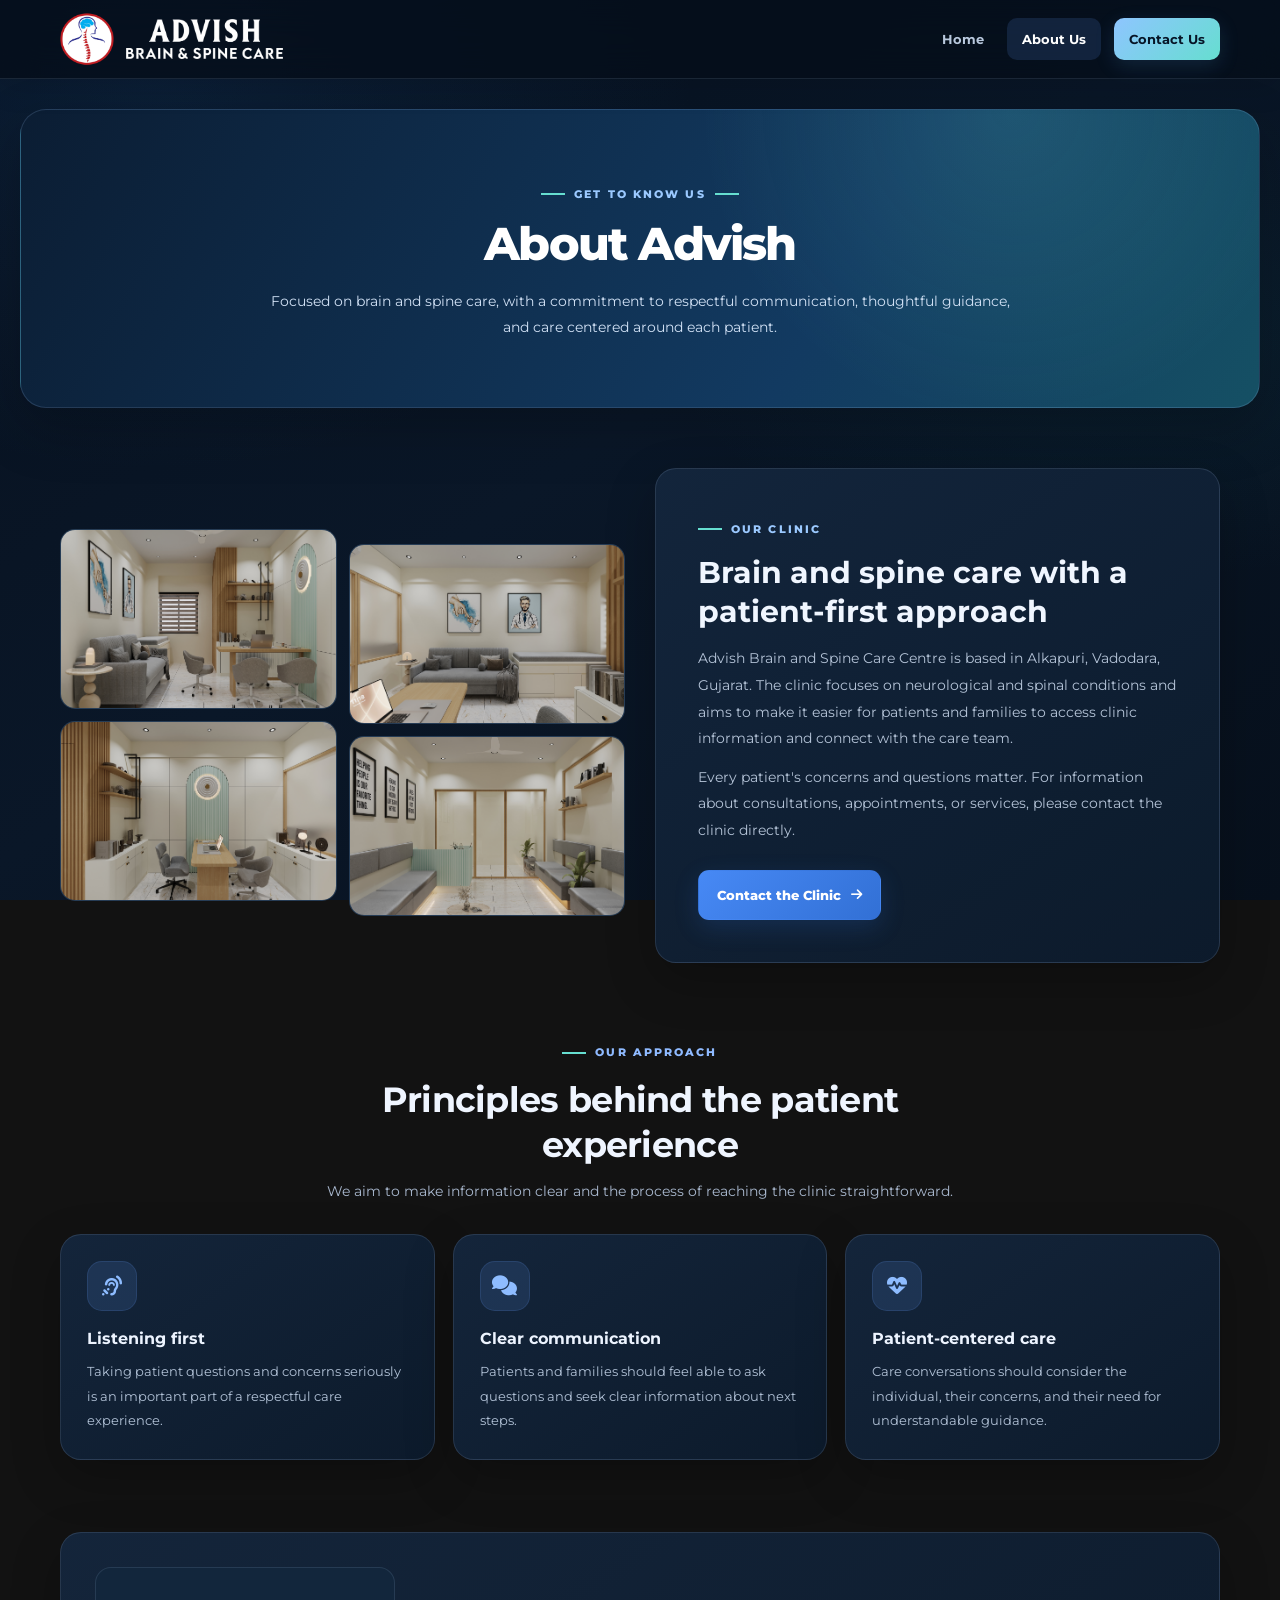
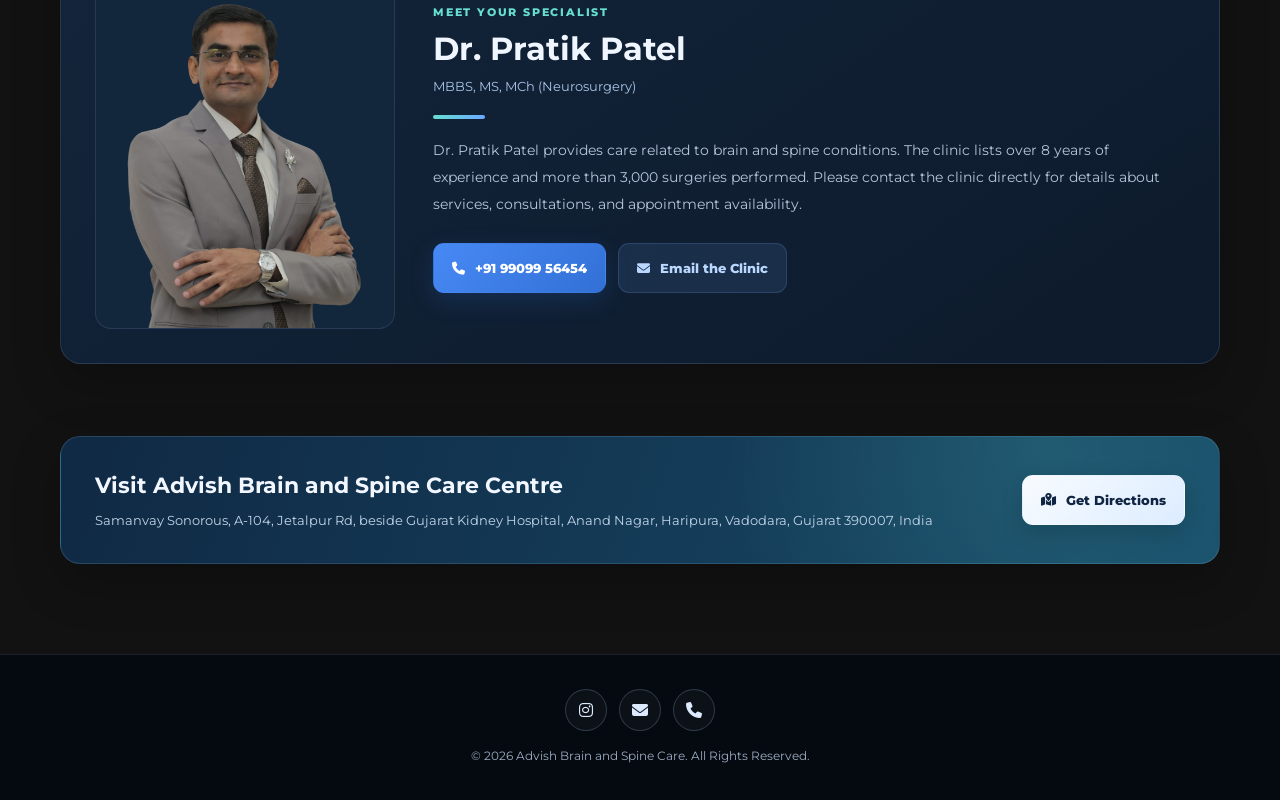
==== commit 1b179281: "Add appointment form (Formspree) and clinic name beside logo - Contact page: appointment request for" ====
--- a/about.html
+++ b/about.html
@@ -11,7 +11,7 @@
 </head>
 <body>
 <nav class="navbar" aria-label="Main navigation">
-    <a class="logo" href="index.html" aria-label="Advish home"><img src="logo3.png" alt="Advish Brain and Spine Care logo"></a>
+    <a class="brand" href="index.html" aria-label="Advish Brain and Spine Care home"><span class="logo"><img src="logo3.png" alt="Advish logo"></span><img class="brand-name" src="advish-name.png" alt="Advish Brain &amp; Spine Care"></a>
     <ul class="nav-links"><li><a href="index.html">Home</a></li><li><a class="active" href="about.html">About Us</a></li><li><a class="nav-cta" href="contact.html">Contact Us</a></li></ul>
 </nav>
 <main>
--- a/style1.css
+++ b/style1.css
@@ -37,6 +37,8 @@
   border-bottom: 1px solid rgba(166, 194, 231, .13);
   box-shadow: 0 8px 30px rgba(0, 0, 0, .12);
 }
+.brand { display: flex; align-items: center; gap: 12px; text-decoration: none; min-width: 0; }
+.brand-name { height: 40px; width: auto; display: block; }
 .logo { width: 54px; height: 54px; display: flex; align-items: center; justify-content: center; flex-shrink: 0; }
 .logo img { width: 100%; height: 100%; object-fit: contain; }
 .nav-links { display: flex; align-items: center; gap: 8px; list-style: none; }
@@ -219,6 +221,8 @@
   .container { width: calc(100% - 28px); }
   .navbar { padding: 9px 14px; gap: 8px; }
   .logo { width: 43px; height: 43px; }
+  .brand { gap: 8px; }
+  .brand-name { height: 22px; }
   .nav-links { gap: 2px; }
   .nav-links a { padding: 9px 8px; font-size: 11px; }
   .nav-links .nav-cta { margin-left: 0; }
@@ -362,3 +366,30 @@
   }
   .hero + .section .doctor-info::before { margin-bottom: 14px; }
 }
+
+/* Appointment form */
+.appointment-panel { max-width: 860px; margin-inline: auto; }
+.appointment-form { display: grid; grid-template-columns: 1fr 1fr; gap: 16px; margin-top: 8px; }
+.field { display: grid; gap: 7px; font-size: 14px; font-weight: 600; color: var(--muted); }
+.field input, .field select, .field textarea {
+  font: inherit; font-weight: 500; color: var(--ink); width: 100%;
+  background: rgba(7, 17, 31, .72); border: 1px solid var(--line);
+  border-radius: 12px; padding: 12px 14px; transition: border-color .2s ease, box-shadow .2s ease;
+}
+.field textarea { resize: vertical; }
+.field input:focus, .field select:focus, .field textarea:focus { outline: none; border-color: var(--blue); box-shadow: 0 0 0 3px rgba(109, 168, 255, .18); }
+.field input::-webkit-calendar-picker-indicator { filter: invert(.8); }
+.field-wide { grid-column: 1 / -1; }
+.appointment-form .button { justify-content: center; cursor: pointer; border: 0; font: inherit; font-weight: 700; }
+.appointment-form .button:disabled { opacity: .6; cursor: wait; }
+.hp { position: absolute; left: -9999px; }
+.form-status { padding: 13px 16px; border-radius: 12px; font-size: 14px; font-weight: 600; }
+.form-status.ok { background: rgba(102, 222, 208, .12); color: var(--teal); border: 1px solid rgba(102, 222, 208, .35); }
+.form-status.err { background: rgba(255, 120, 120, .1); color: #ffb3b3; border: 1px solid rgba(255, 120, 120, .3); }
+@media (max-width: 620px) {
+  .appointment-form { grid-template-columns: 1fr; }
+}
+@media (max-width: 400px) {
+  .brand-name { height: 17px; }
+  .nav-links a { padding: 8px 6px; font-size: 10.5px; }
+}
